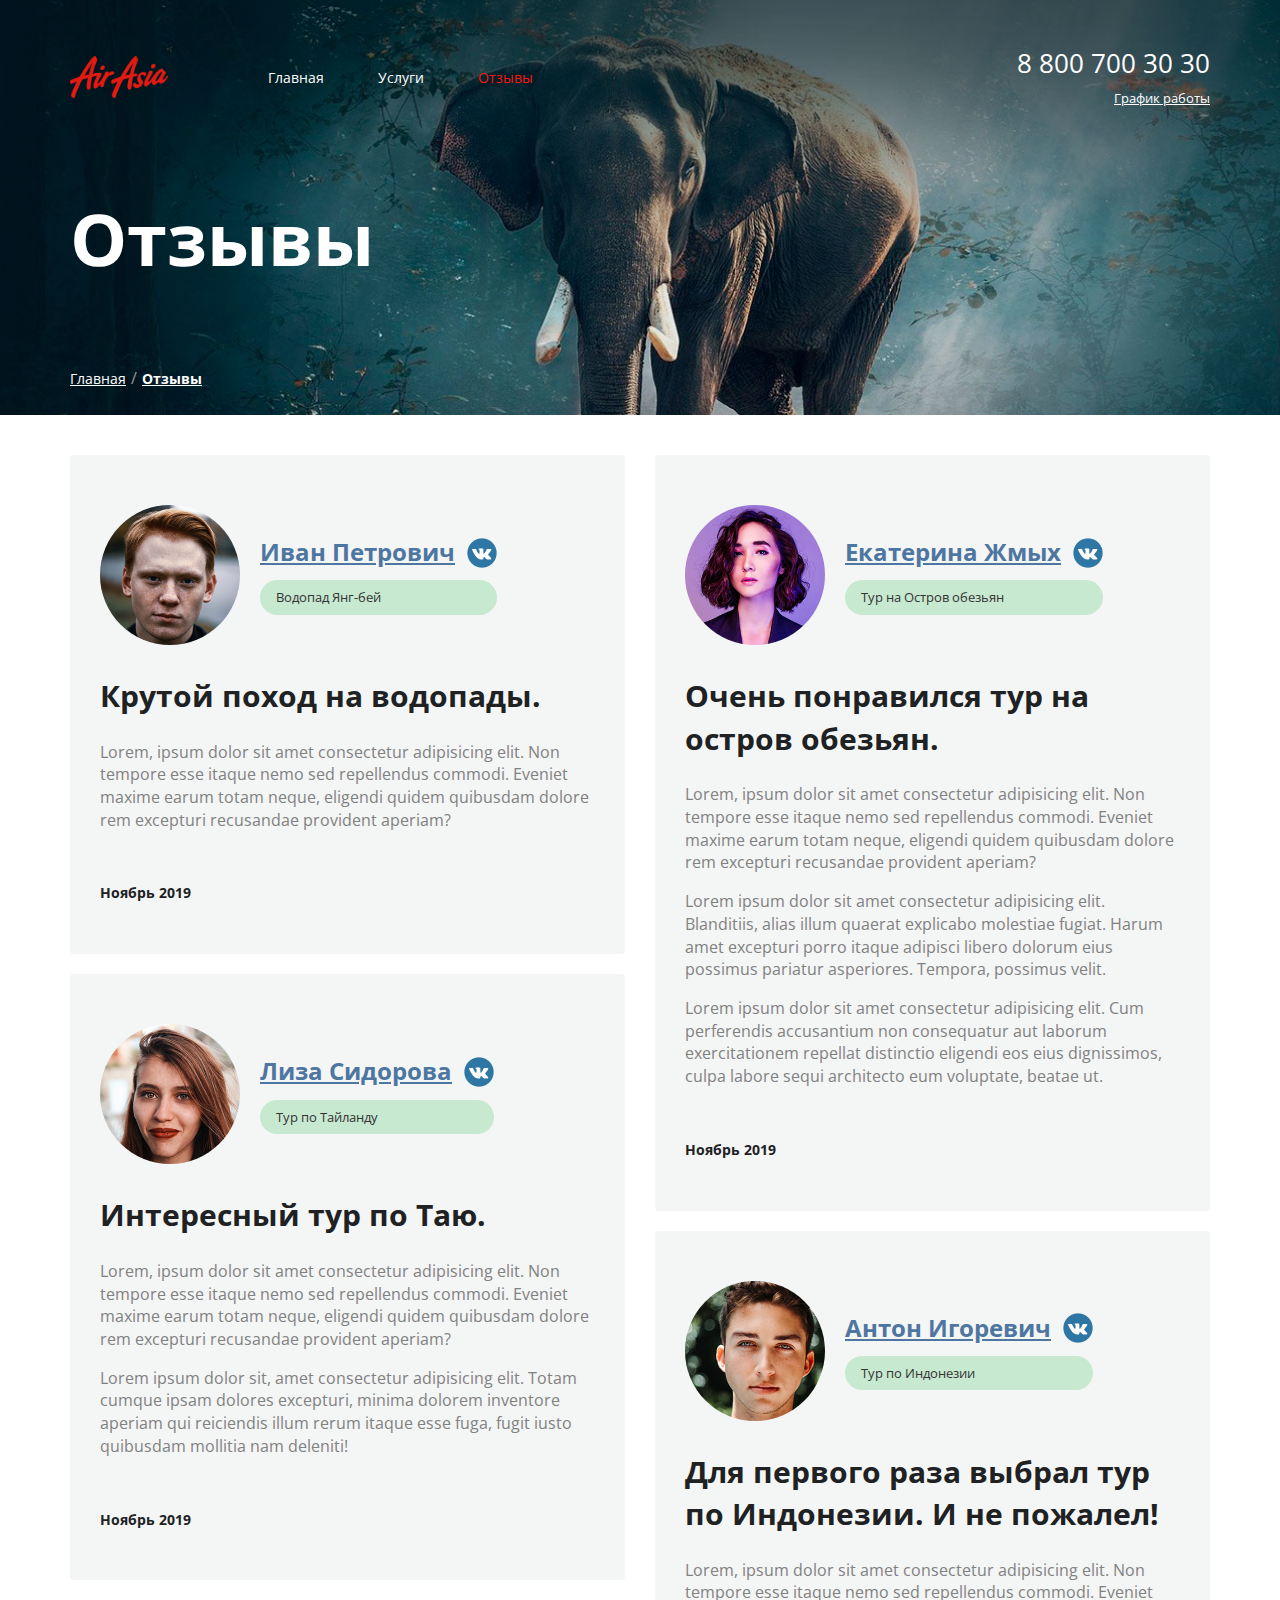
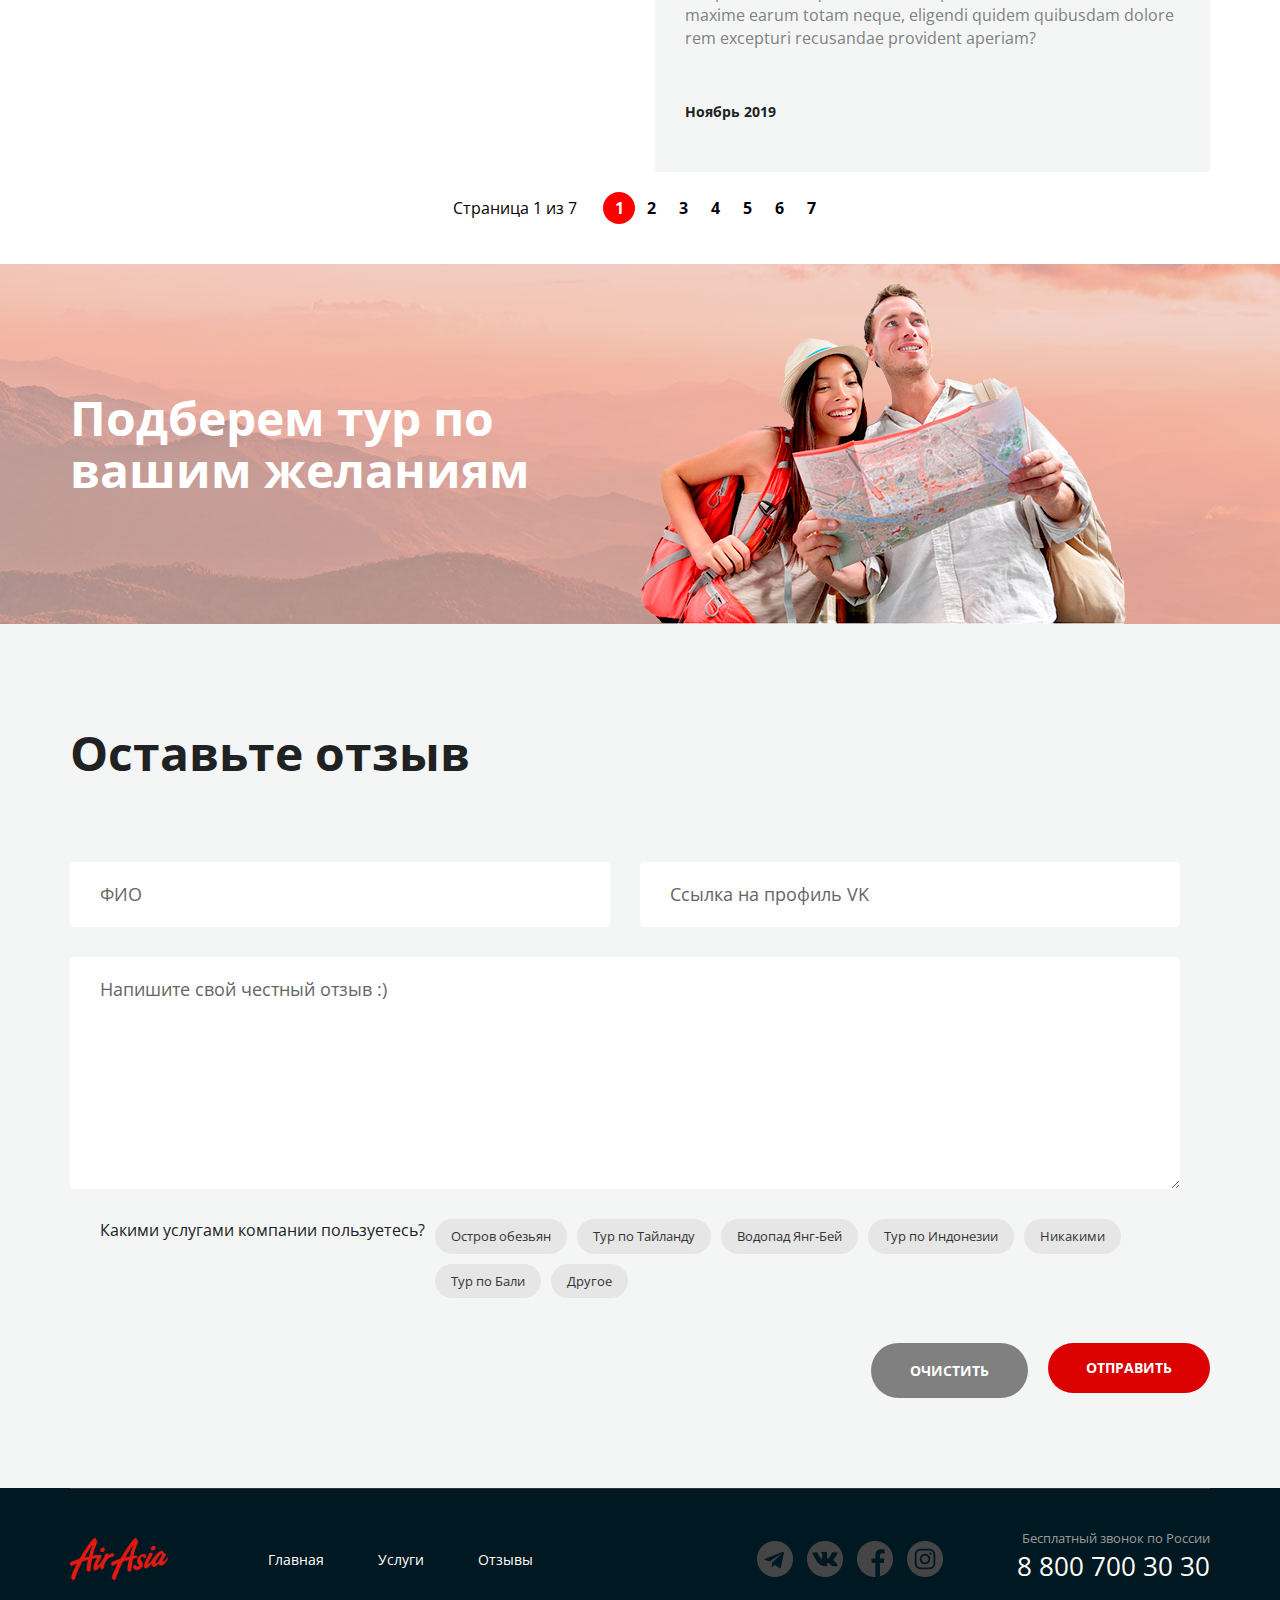
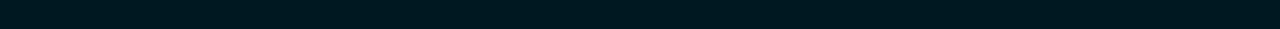
==== reviews.html @ 11c84ec0 "Add files via upload" ====
<!DOCTYPE html>
<html lang="ru">

<head>
  <meta charset="UTF-8">
  <meta name="viewport" content="width=1200, initial-scale=1.0">
  <link href="https://fonts.googleapis.com/css2?family=Open+Sans:wght@400;700&display=swap" rel="stylesheet">
  <link rel="stylesheet" href="./main.css">
  <title>Air Asia | Reviews Page</title>
</head>

<body>
  <div class="wrapper">
    <section class="top-line">
      <div class="container top-line__container">
        <header class="header">
          <div class="header__col">
            <a href="/" class="logo">
              <img src="./air-asia/images/air_asia_logo.png" alt="logo" class="logo__img">
            </a>
            <nav class="menu">
              <ul class="menu__list">
                <li class="menu__item"> <a href="./index.html" class="menu__link">Главная</a> </li>
                <li class="menu__item"> <a href="./services.html" class="menu__link">Услуги</a> </li>
                <li class="menu__item menu__item_active"> <a href="./reviews.html" class="menu__link">Отзывы</a> </li>
              </ul>
            </nav>
          </div>
          <div class="header__col header__col--align--right">
            <adress class="contacts">
              <a href="tel:+78007003030" class="contacts__phone">8 800 700 30 30</a>
              <div class="dropdown">
                <a href="" class="dropdown__link">График работы</a>
                <div class="dropdown__menu">
                    <ul class="dropdown__list">
                        <li class="dropdown__items dropdown__items--bold">
                            Пн-Вс: 09:00-20:00
                        </li>
                        <li class="dropdown__items">
                            Обед: 14:00-14:30
                        </li>
                    </ul>
                </div>
              </div>
            </adress>
          </div>
        </header>
        <h1 class="page-title">Отзывы</h1>
        <nav class="breadcrumbs">
          <ul class="breadcrumbs__list">
            <li class="breadcrumbs__item">
              <a href="#" class="breadcrumbs__link">Главная</a>
            </li>
            <li class="breadcrumbs__item breadcrumbs__item--active">
              <a href="#" class="breadcrumbs__link">Отзывы</a>
            </li>
          </ul>
        </nav>
      </div>
    </section>
    <main class="page-content">
      <div class="container">
        <ul class="reviews">
          <li class="reviews__item review">
            <div class="review__header">
              <div class="review__photo">
                <div class="avatar">
                  <img src="./air-asia/images/content/reviews/ginger.jpg" alt="user" class="avatar__img">
                </div>
              </div>
              <div class="review__userdata">
                <a href="#" class="review__user"> Иван Петрович </a>
                <div class="review__tag tag tag--bg--green">Водопад Янг-бей</div>
              </div>
            </div>
            <div class="review__content">
              <h3 class="review__title">Крутой поход на водопады.</h3>
              <div class="review__content-text">
                <p>
                  Lorem, ipsum dolor sit amet consectetur adipisicing elit. Non tempore esse itaque nemo sed repellendus commodi. Eveniet maxime earum totam neque, eligendi quidem quibusdam dolore rem excepturi recusandae provident aperiam?
                </p>
              </div>
              <time class="review__date">Ноябрь 2019</time>
            </div>
          </li>
          <li class="reviews__item review">
            <div class="review__header">
              <div class="review__photo">
                <div class="avatar">
                  <img src="./air-asia/images/content/reviews/liza.jpg" alt="user" class="avatar__img">
                </div>
              </div>
              <div class="review__userdata">
                <a href="#" class="review__user"> Лиза Сидорова </a>
                <div class="review__tag tag tag--bg--green">Тур по Тайланду</div>
              </div>
            </div>
            <div class="review__content">
              <h3 class="review__title">Интересный тур по Таю.</h3>
              <div class="review__content-text">
                <p>
                  Lorem, ipsum dolor sit amet consectetur adipisicing elit. Non tempore esse itaque nemo sed repellendus commodi. Eveniet maxime earum totam neque, eligendi quidem quibusdam dolore rem excepturi recusandae provident aperiam?
                </p>
                <p>
                  Lorem ipsum dolor sit, amet consectetur adipisicing elit. Totam cumque ipsam dolores excepturi, minima dolorem inventore aperiam qui reiciendis illum rerum itaque esse fuga, fugit iusto quibusdam mollitia nam deleniti!
                </p>
              </div>
              <time class="review__date">Ноябрь 2019</time>
            </div>
          </li>
          <li class="reviews__item review">
            <div class="review__header">
              <div class="review__photo">
                <div class="avatar">
                  <img src="./air-asia/images/content/reviews/girl.jpg" alt="user" class="avatar__img">
                </div>
              </div>
              <div class="review__userdata">
                <a href="#" class="review__user"> Екатерина Жмых </a>
                <div class="review__tag tag tag--bg--green">Тур на Остров обезьян</div>
              </div>
            </div>
            <div class="review__content">
              <h3 class="review__title">Очень понравился тур на остров обезьян.</h3>
              <div class="review__content-text">
                <p>
                  Lorem, ipsum dolor sit amet consectetur adipisicing elit. Non tempore esse itaque nemo sed repellendus commodi. Eveniet maxime earum totam neque, eligendi quidem quibusdam dolore rem excepturi recusandae provident aperiam?
                </p>
                <p>
                  Lorem ipsum dolor sit amet consectetur adipisicing elit. Blanditiis, alias illum quaerat explicabo molestiae fugiat. Harum amet excepturi porro itaque adipisci libero dolorum eius possimus pariatur asperiores. Tempora, possimus velit.
                </p>
                <p>
                  Lorem ipsum dolor sit amet consectetur adipisicing elit. Cum perferendis accusantium non consequatur aut laborum exercitationem repellat distinctio eligendi eos eius dignissimos, culpa labore sequi architecto eum voluptate, beatae ut.
                </p>
              </div>
              <time class="review__date">Ноябрь 2019</time>
            </div>
          </li>
          <li class="reviews__item review">
            <div class="review__header">
              <div class="review__photo">
                <div class="avatar">
                  <img src="./air-asia/images/content/reviews/guy.jpg" alt="user" class="avatar__img">
                </div>
              </div>
              <div class="review__userdata">
                <a href="#" class="review__user"> Антон Игоревич </a>
                <div class="review__tag tag tag--bg--green">Тур по Индонезии</div>
              </div>
            </div>
            <div class="review__content">
              <h3 class="review__title">Для первого раза выбрал тур по Индонезии. И не пожалел!</h3>
              <div class="review__content-text">
                <p>
                  Lorem, ipsum dolor sit amet consectetur adipisicing elit. Non tempore esse itaque nemo sed repellendus commodi. Eveniet maxime earum totam neque, eligendi quidem quibusdam dolore rem excepturi recusandae provident aperiam?
                </p>
              </div>
              <time class="review__date">Ноябрь 2019</time>
            </div>
          </li>
        </ul>
        <div class="pager pager--theme--dark">
          <div class="pager__display">Страница 1 из 7</div>
          <li class="pager__item pager__item--active"> <a href="#" class="pager__link">1</a> </li>
          <li class="pager__item"> <a href="#" class="pager__link">2</a> </li>
          <li class="pager__item"> <a href="#" class="pager__link">3</a> </li>
          <li class="pager__item"> <a href="#" class="pager__link">4</a> </li>
          <li class="pager__item"> <a href="#" class="pager__link">5</a> </li>
          <li class="pager__item"> <a href="#" class="pager__link">6</a> </li>
          <li class="pager__item"> <a href="#" class="pager__link">7</a> </li>
        </div>
      </div>
    </main>
    <section class="separator">
      <div class="container separator__container">
          <div class="separator__content">
          <h2 class="separator__title">Подберем тур по вашим желаниям</h2>
          <div class="separator__img">
              <img src="./air-asia/images/decor/couple.png" class="separator__img-couple" alt="">
          </div>
          </div>
      </div>
  </section>
    <section class="inner-section inner-section--bg--grey">
      <div class="container">
        <h2 class="inner-section__title">Оставьте отзыв</h2>
        <form class="form">
          <div class="form__row">
            <input type="text" placeholder="ФИО" class="form__input">
            <input type="text" placeholder="Ссылка на профиль VK" class="form__input">
          </div>
          <div class="form__row">
            <textarea placeholder="Напишите свой честный отзыв :)" class="form__input form__input--textarea"></textarea>
          </div>
          <div class="form__controls">
            <div class="form__controls-title">Какими услугами компании пользуетесь?</div>
            <ul class="controls">
              <li class="controls__item">
                <label class="controls__elem">
                  <input type="checkbox" class="controls__checkbox">
                <div class="tag controls__tag">Остров обезьян</div>
              </label>
              </li>
              <li class="controls__item">
                <label class="controls__elem">
                  <input type="checkbox" class="controls__checkbox">
                <div class="tag controls__tag">Тур по Тайланду</div>
              </label>
              </li>
              <li class="controls__item">
                <label class="controls__elem">
                  <input type="checkbox" class="controls__checkbox">
                <div class="tag controls__tag">Водопад Янг-Бей</div>
              </label>
              </li>
              <li class="controls__item">
                <label class="controls__elem">
                  <input type="checkbox" class="controls__checkbox">
                <div class="tag controls__tag">Тур по Индонезии</div>
              </label>
              </li>
              <li class="controls__item">
                <label class="controls__elem">
                  <input type="checkbox" class="controls__checkbox">
                <div class="tag controls__tag">Никакими</div>
              </label>
              </li>
              <li class="controls__item">
                <label class="controls__elem">
                  <input type="checkbox" class="controls__checkbox">
                <div class="tag controls__tag">Тур по Бали</div>
              </label>
              </li>
              <li class="controls__item">
                <label class="controls__elem">
                  <input type="checkbox" class="controls__checkbox">
                <div class="tag controls__tag">Другое</div>
              </label>
              </li>
            </ul>
          </div>
          <div class="form__btns">
            <button type="reset" class="btn form__btn btn--color--grey">Очистить</button>
            <button type="submit" class="btn form__btn btn--color--red">Отправить</button>
          </div>
        </form>
      </div>
    </section> 
    <footer class="footer-container">
      <div class="container footer-container__content">
        <div class="footer footer-contaier__section">
          <div class="footer__col">
            <a href="/" class="logo">
              <img src="./air-asia/images/air_asia_logo.png" alt="logo" class="logo__img">
            </a>
            <nav class="menu">
              <ul class="menu__list">
                <li class="menu__item">
                  <a href="./index.html" class="menu__link">
                    Главная
                  </a>
                </li>
                <li class="menu__item menu_item">
                  <a href="./services.html" class="menu__link">
                    Услуги
                  </a>
                </li>
                <li class="menu__item">
                  <a href="./reviews.html" class="menu__link">
                    Отзывы
                  </a>
                </li>
              </ul>
            </nav>
          </div>
         
          <div class="footer__col">
            <ul class="socials">
              <li class="socials__item socials__item--icon--tg">
                <a href="#" class="socials__link"></a>
              </li>
              <li class="socials__item socials__item--icon--vk">
                <a href="#" class="socials__link"></a>
              </li>
              <li class="socials__item socials__item--icon--fb">
                <a href="#" class="socials__link"></a>
              </li>
              <li class="socials__item socials__item--icon--inst">
                <a href="#" class="socials__link"></a>
              </li>
            </ul>
            <adress class="contacts">
              <div class="contacts__dropdown-title-second">Бесплатный звонок по Росcии</div>
              <a href="tel:+78007003030" class="contacts__phone">8 800 700 30 30</a>
            </adress>
          </div>
        </div>
      </div>
    </footer>
  </div> 
</body>
</html>
---- main.css ----
@import url('./normalize.css');
@import url('./about.css');  
@import url('./base.css');  
@import url('./breadcrumbs.css');
@import url('./btn.css'); 
@import url('./central.css'); 
@import url('./contacts.css'); 
@import url('./controls.css'); 
@import url('./dropdown.css'); 
@import url('./footer.css'); 
@import url('./form.css'); 
@import url('./hero.css'); 
@import url('./hot-tours.css'); 
@import url('./inner-footer.css'); 
@import url('./inner-section.css'); 
@import url('./menu.css'); 
@import url('./news.css'); 
@import url('./page.css');  
@import url('./pager.css'); 
@import url('./partners.css'); 
@import url('./review.css'); 
@import url('./reviews.css'); 
@import url('./section.css'); 
@import url('./separator.css'); 
@import url('./service.css'); 
@import url('./single-news.css'); 
@import url('./socials.css'); 
@import url('./tag.css'); 
@import url('./top-line.css'); 
@import url('./welcome.css');
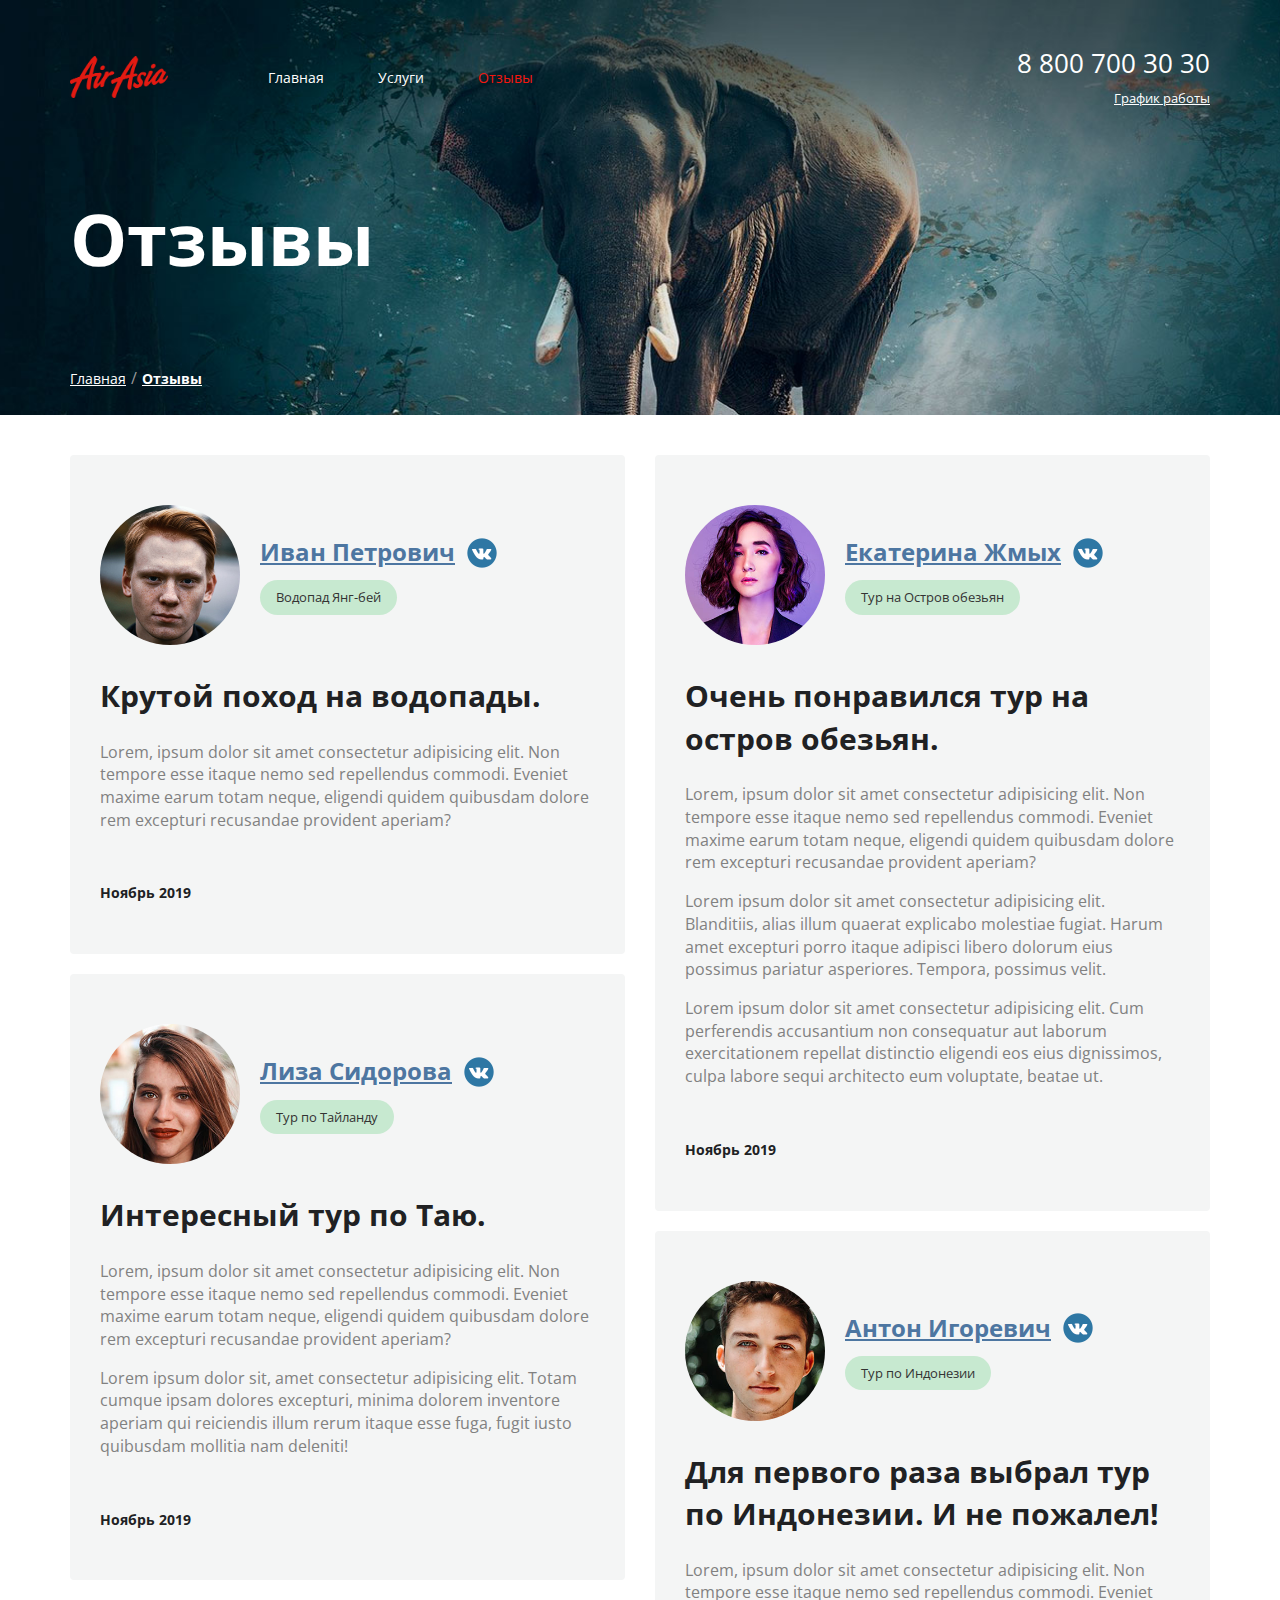
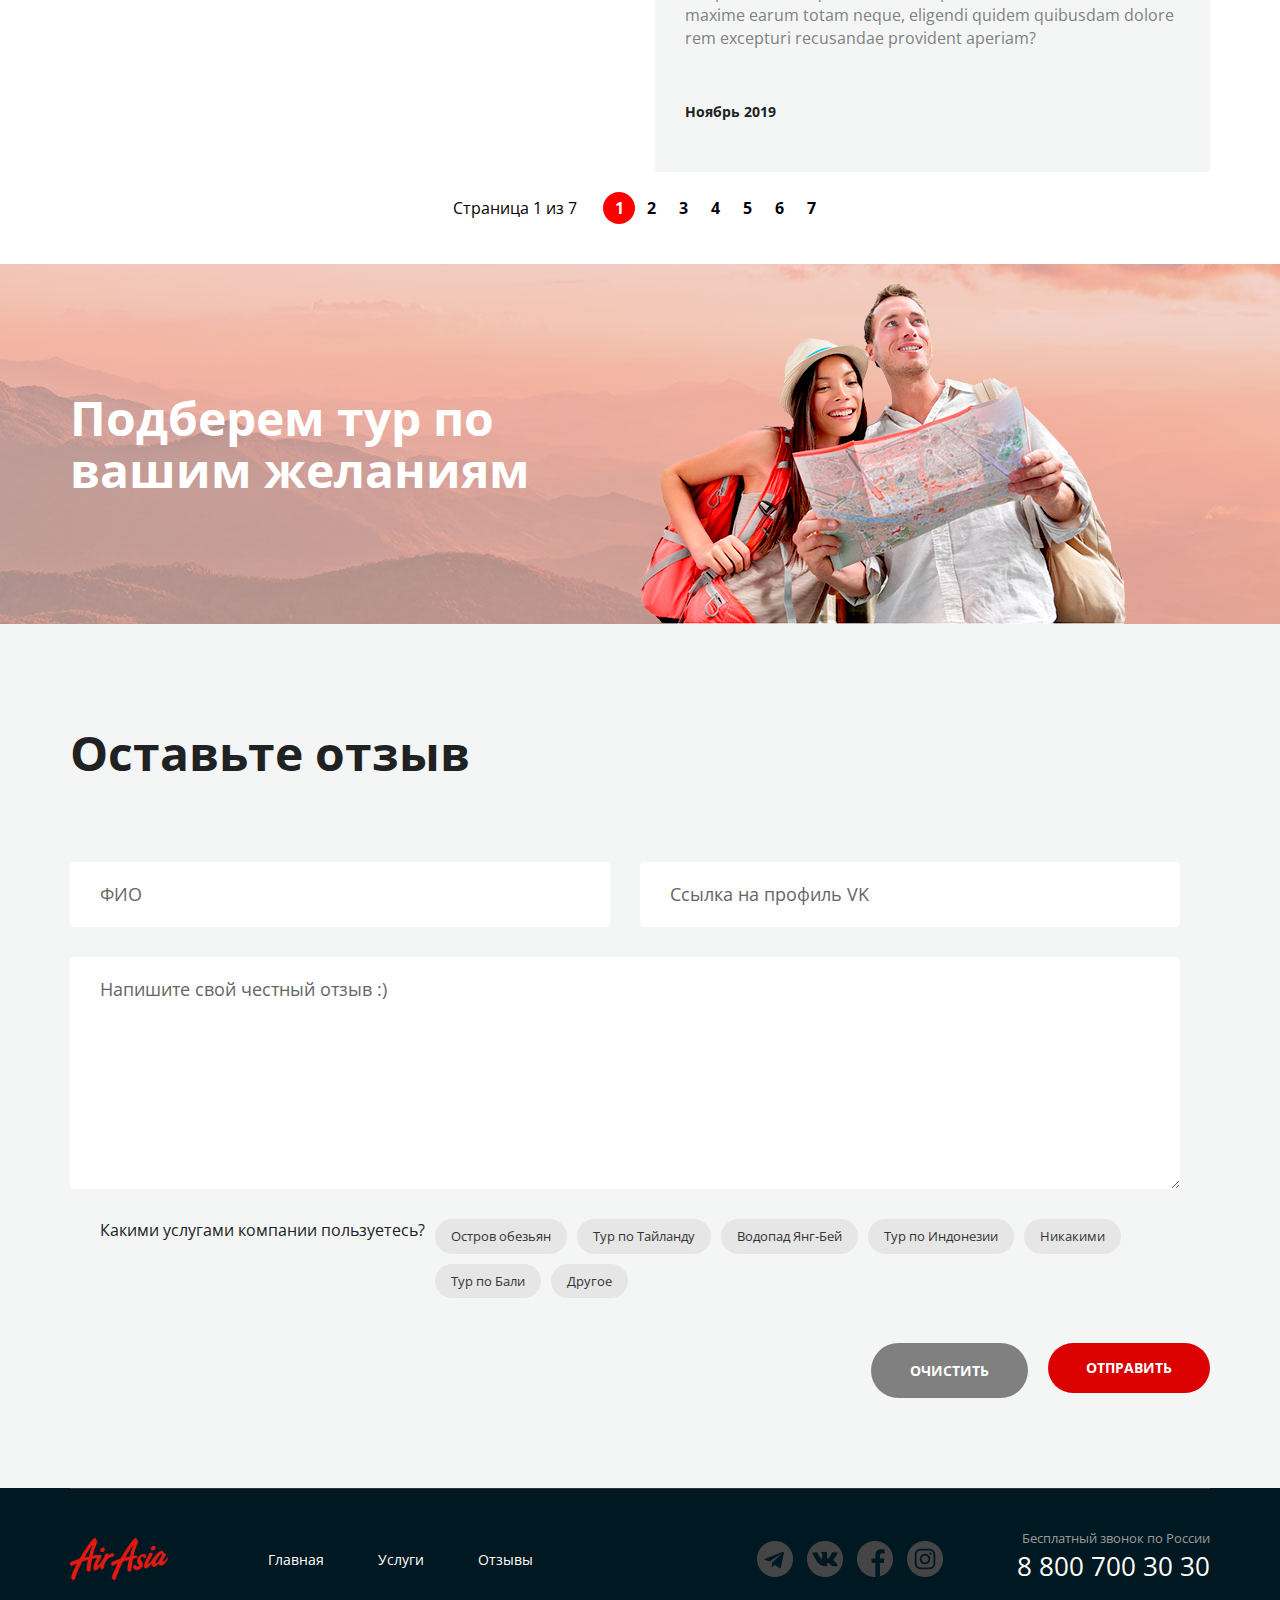
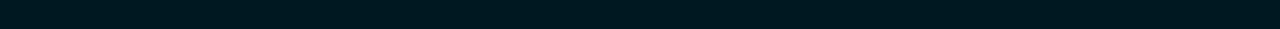
==== commit 9e79f1ca: "Add files via upload" ====
--- a/reviews.html
+++ b/reviews.html
@@ -70,7 +70,9 @@
               </div>
               <div class="review__userdata">
                 <a href="#" class="review__user"> Иван Петрович </a>
-                <div class="review__tag tag tag--bg--green">Водопад Янг-бей</div>
+                <ul class="review__tags">
+                <li class="review__tag tag tag--bg--green">Водопад Янг-бей</li>
+              </ul>
               </div>
             </div>
             <div class="review__content">
@@ -92,7 +94,9 @@
               </div>
               <div class="review__userdata">
                 <a href="#" class="review__user"> Лиза Сидорова </a>
-                <div class="review__tag tag tag--bg--green">Тур по Тайланду</div>
+                <ul class="review__tags">
+                  <li class="review__tag tag tag--bg--green">Тур по Тайланду</li>
+                </ul>
               </div>
             </div>
             <div class="review__content">
@@ -117,7 +121,9 @@
               </div>
               <div class="review__userdata">
                 <a href="#" class="review__user"> Екатерина Жмых </a>
-                <div class="review__tag tag tag--bg--green">Тур на Остров обезьян</div>
+                <ul class="review__tags">
+                  <li class="review__tag tag tag--bg--green">Тур на Остров обезьян</li>
+                </ul>
               </div>
             </div>
             <div class="review__content">
@@ -145,7 +151,9 @@
               </div>
               <div class="review__userdata">
                 <a href="#" class="review__user"> Антон Игоревич </a>
-                <div class="review__tag tag tag--bg--green">Тур по Индонезии</div>
+                <ul class="review__tags">
+                  <li class="review__tag tag tag--bg--green">Тур по Индонезии</li>
+                </ul>
               </div>
             </div>
             <div class="review__content">
